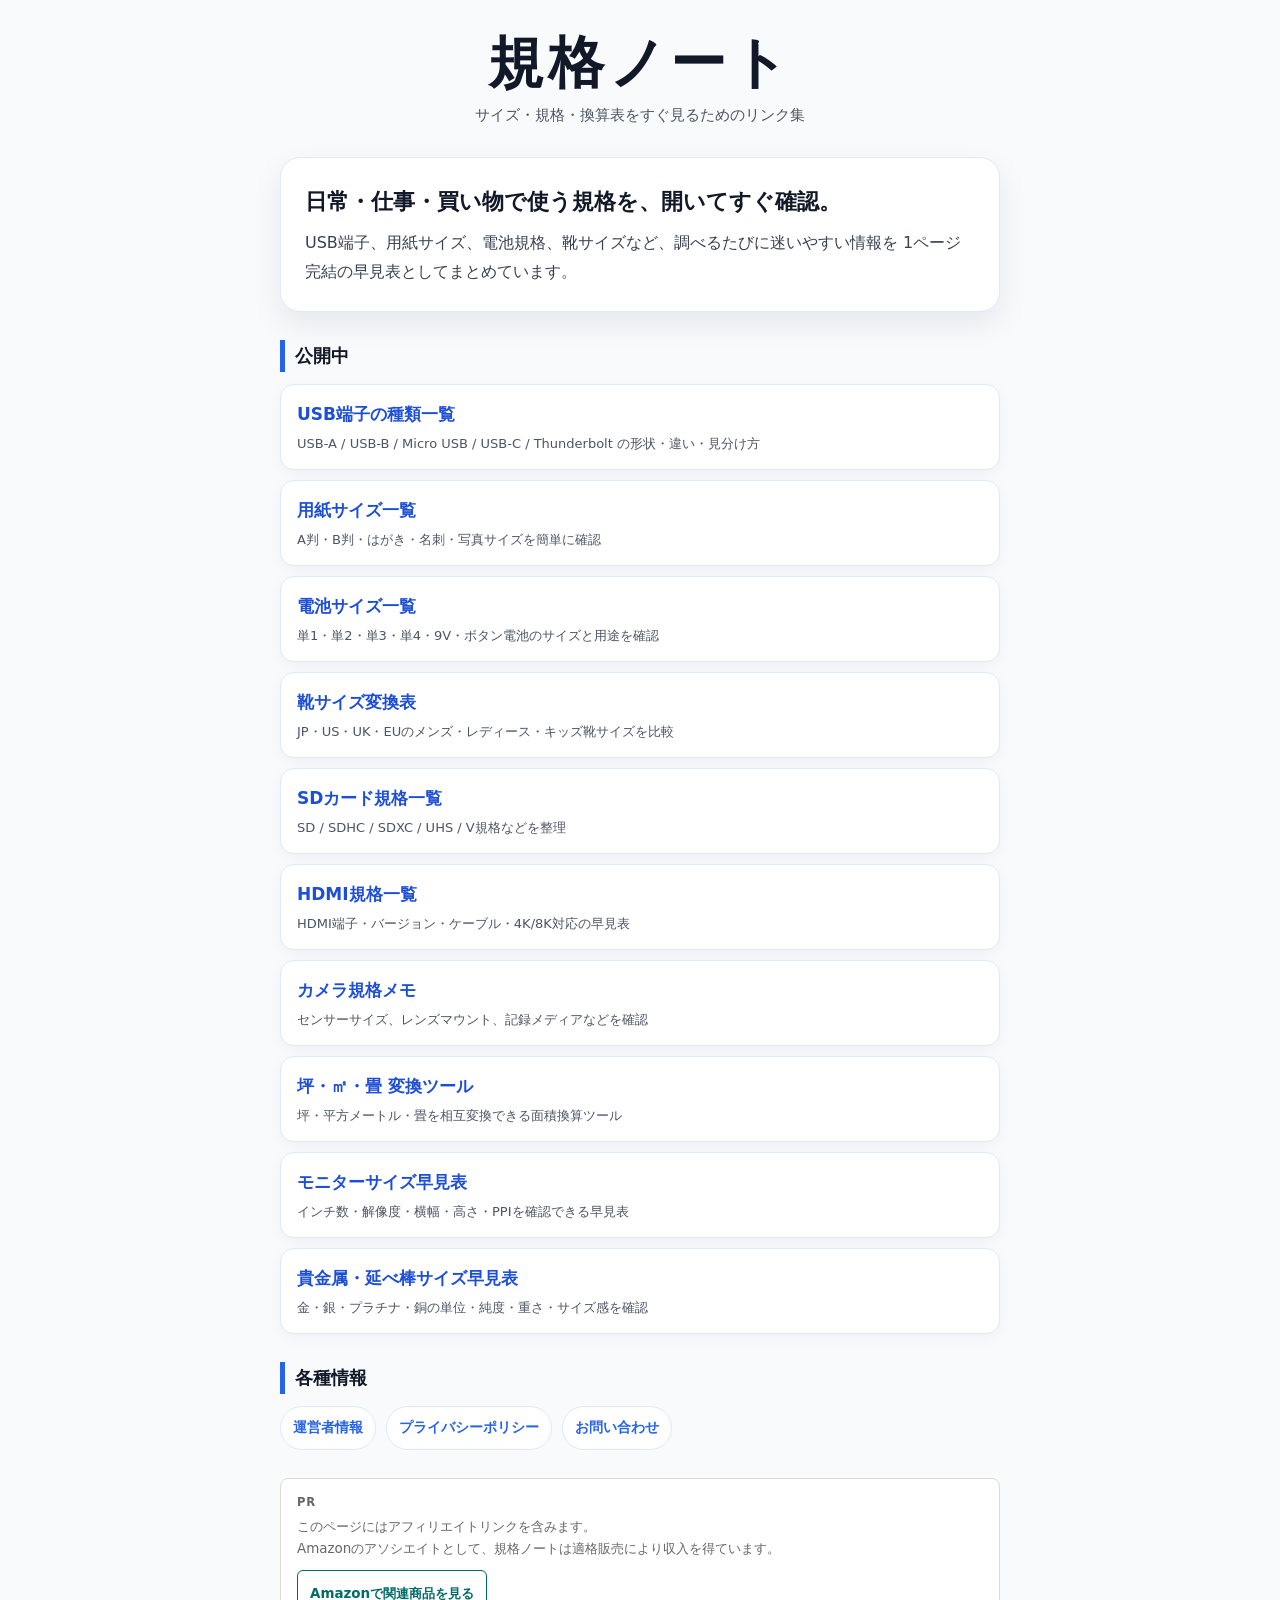
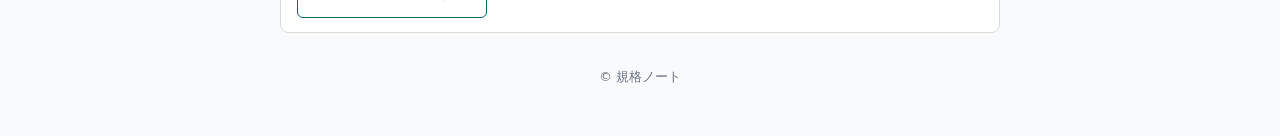
==== index.html @ 49f051c6 "Initial commit: merge all subdomains into single repo - profile → root (/) - area, battery, camera, " ====
<!doctype html>
<html lang="ja">
<head>
  <meta charset="UTF-8">
  <meta name="viewport" content="width=device-width, initial-scale=1.0">

  <title>規格ノート｜サイズ・規格・換算表リンク集</title>
  <meta name="description" content="規格ノートは、USB端子、用紙サイズ、電池規格、靴サイズなど、日常・仕事・買い物で使うサイズや規格をすぐ確認できる早見表リンク集です。">

  <meta name="google-adsense-account" content="ca-pub-8518063363319616">

  <!-- Google AdSense -->
  <script async src="https://pagead2.googlesyndication.com/pagead/js/adsbygoogle.js?client=ca-pub-8518063363319616"
    crossorigin="anonymous"></script>

  <!-- Google tag (gtag.js) -->
  <script async src="https://www.googletagmanager.com/gtag/js?id=G-C3M3YRW4B7"></script>
  <script>
    window.dataLayer = window.dataLayer || [];
    function gtag(){dataLayer.push(arguments);}
    gtag('js', new Date());
    gtag('config', 'G-C3M3YRW4B7');
  </script>

  <style>
    body {
      margin: 0;
      font-family: system-ui, -apple-system, BlinkMacSystemFont, "Segoe UI", sans-serif;
      color: #111827;
      background: #f8fafc;
      line-height: 1.8;
    }

    main {
      max-width: 720px;
      margin: 0 auto;
      padding: 32px 18px 48px;
    }

    header {
      text-align: center;
      margin-bottom: 28px;
    }

    h1 {
      margin: 0 0 8px;
      font-size: clamp(36px, 8vw, 56px);
      letter-spacing: 0.08em;
      line-height: 1.1;
    }

    .subtitle {
      margin: 0;
      color: #4b5563;
      font-size: 15px;
    }

    .profile-card {
      background: #ffffff;
      border: 1px solid #dbeafe;
      border-radius: 20px;
      padding: 24px;
      box-shadow: 0 12px 30px rgba(15, 23, 42, 0.08);
      margin-bottom: 24px;
    }

    .profile-title {
      margin: 0 0 8px;
      font-size: 22px;
      font-weight: 900;
    }

    .profile-text {
      margin: 0;
      color: #374151;
    }

    h2 {
      margin: 28px 0 12px;
      font-size: 18px;
      border-left: 5px solid #2563eb;
      padding-left: 10px;
    }

    .link-list {
      display: grid;
      gap: 10px;
    }

    .link-card {
      display: block;
      background: #ffffff;
      border: 1px solid #dbeafe;
      border-radius: 14px;
      padding: 14px 16px;
      color: #111827;
      text-decoration: none;
      box-shadow: 0 4px 14px rgba(15, 23, 42, 0.04);
      transition: transform 0.12s ease, box-shadow 0.12s ease, border-color 0.12s ease;
    }

    .link-card:hover {
      transform: translateY(-2px);
      box-shadow: 0 10px 24px rgba(15, 23, 42, 0.08);
      border-color: #2563eb;
      text-decoration: none;
    }

    .link-title {
      display: block;
      font-size: 17px;
      font-weight: 900;
      color: #1d4ed8;
    }

    .link-desc {
      display: block;
      margin-top: 2px;
      font-size: 13px;
      color: #4b5563;
    }

    .coming-soon {
      background: #ffffff;
      border: 1px dashed #cbd5e1;
      border-radius: 14px;
      padding: 14px 16px;
      color: #6b7280;
    }

    .coming-title {
      display: block;
      font-weight: 800;
      color: #374151;
    }

    .mini-links {
      display: flex;
      flex-wrap: wrap;
      gap: 10px;
      margin-top: 12px;
    }

    .mini-links a {
      display: inline-block;
      padding: 8px 12px;
      border: 1px solid #dbeafe;
      border-radius: 999px;
      background: #ffffff;
      color: #2563eb;
      font-size: 14px;
      font-weight: 700;
      text-decoration: none;
    }

    .mini-links a:hover {
      border-color: #2563eb;
      background: #eff6ff;
    }

    footer {
      margin-top: 32px;
      text-align: center;
      color: #6b7280;
      font-size: 13px;
    }

    @media (max-width: 520px) {
      main {
        padding-top: 24px;
      }

      .profile-card {
        padding: 20px;
      }
    }

.affiliate-footer {
  margin: 28px 0 18px;
  padding: 14px 16px;
  border: 1px solid var(--border, var(--line, #dedbd2));
  border-radius: 8px;
  background: var(--paper, #fff);
  color: var(--muted, #666);
  font-size: 0.84rem;
  line-height: 1.65;
}

.affiliate-label {
  margin: 0 0 4px;
  font-size: 0.72rem;
  font-weight: 700;
  letter-spacing: 0.08em;
  color: var(--muted, #666);
}

.affiliate-note {
  margin: 0 0 10px;
}

.amazon-button {
  display: inline-flex;
  align-items: center;
  justify-content: center;
  min-height: 34px;
  padding: 6px 12px;
  border: 1px solid var(--accent, #006c67);
  border-radius: 6px;
  background: transparent;
  color: var(--accent-ink, var(--accent, #006c67));
  font-size: 0.84rem;
  font-weight: 700;
  text-decoration: none;
}

.amazon-button:hover,
.amazon-button:focus-visible {
  background: var(--soft, #f4f1ea);
  text-decoration: none;
}

@media (max-width: 640px) {
  .affiliate-footer {
    margin: 22px 0 14px;
    padding: 12px 14px;
  }

  .amazon-button {
    width: 100%;
  }
}
</style>
</head>

<body>
  <main>
    <header>
      <h1>規格ノート</h1>
      <p class="subtitle">サイズ・規格・換算表をすぐ見るためのリンク集</p>
    </header>

    <section class="profile-card">
      <p class="profile-title">日常・仕事・買い物で使う規格を、開いてすぐ確認。</p>
      <p class="profile-text">
        USB端子、用紙サイズ、電池規格、靴サイズなど、調べるたびに迷いやすい情報を
        1ページ完結の早見表としてまとめています。
      </p>
    </section>

<h2>公開中</h2>

<div class="link-list">
  <a class="link-card" href="/usb/">
    <span class="link-title">USB端子の種類一覧</span>
    <span class="link-desc">USB-A / USB-B / Micro USB / USB-C / Thunderbolt の形状・違い・見分け方</span>
  </a>

  <a class="link-card" href="/paper/">
    <span class="link-title">用紙サイズ一覧</span>
    <span class="link-desc">A判・B判・はがき・名刺・写真サイズを簡単に確認</span>
  </a>

  <a class="link-card" href="/battery/">
    <span class="link-title">電池サイズ一覧</span>
    <span class="link-desc">単1・単2・単3・単4・9V・ボタン電池のサイズと用途を確認</span>
  </a>

  <a class="link-card" href="/shoes/">
    <span class="link-title">靴サイズ変換表</span>
    <span class="link-desc">JP・US・UK・EUのメンズ・レディース・キッズ靴サイズを比較</span>
  </a>

  <a class="link-card" href="/sd/">
    <span class="link-title">SDカード規格一覧</span>
    <span class="link-desc">SD / SDHC / SDXC / UHS / V規格などを整理</span>
  </a>

  <a class="link-card" href="/hdmi/">
    <span class="link-title">HDMI規格一覧</span>
    <span class="link-desc">HDMI端子・バージョン・ケーブル・4K/8K対応の早見表</span>
  </a>

  <a class="link-card" href="/camera/">
    <span class="link-title">カメラ規格メモ</span>
    <span class="link-desc">センサーサイズ、レンズマウント、記録メディアなどを確認</span>
  </a>

  <a class="link-card" href="/area/">
    <span class="link-title">坪・㎡・畳 変換ツール</span>
    <span class="link-desc">坪・平方メートル・畳を相互変換できる面積換算ツール</span>
  </a>

  <a class="link-card" href="/monitor/">
    <span class="link-title">モニターサイズ早見表</span>
    <span class="link-desc">インチ数・解像度・横幅・高さ・PPIを確認できる早見表</span>
  </a>

  <a class="link-card" href="/metal/">
    <span class="link-title">貴金属・延べ棒サイズ早見表</span>
    <span class="link-desc">金・銀・プラチナ・銅の単位・純度・重さ・サイズ感を確認</span>
  </a>
</div>

    <h2>各種情報</h2>

    <div class="mini-links">
      <a href="/about/">運営者情報</a>
      <a href="/privacy/">プライバシーポリシー</a>
      <a href="/contact/">お問い合わせ</a>
    </div>

    <section class="affiliate-footer" aria-label="広告とAmazonアソシエイトについて">
      <p class="affiliate-label">PR</p>
      <p class="affiliate-note">このページにはアフィリエイトリンクを含みます。<br>Amazonのアソシエイトとして、規格ノートは適格販売により収入を得ています。</p>
      <a class="amazon-button" href="https://www.amazon.co.jp/s?k=関連商品&tag=YOUR_TRACKING_ID-22" target="_blank" rel="nofollow sponsored noopener">Amazonで関連商品を見る</a>
    </section>

    <footer>
      © 規格ノート
    </footer>
  </main>
</body>
</html>
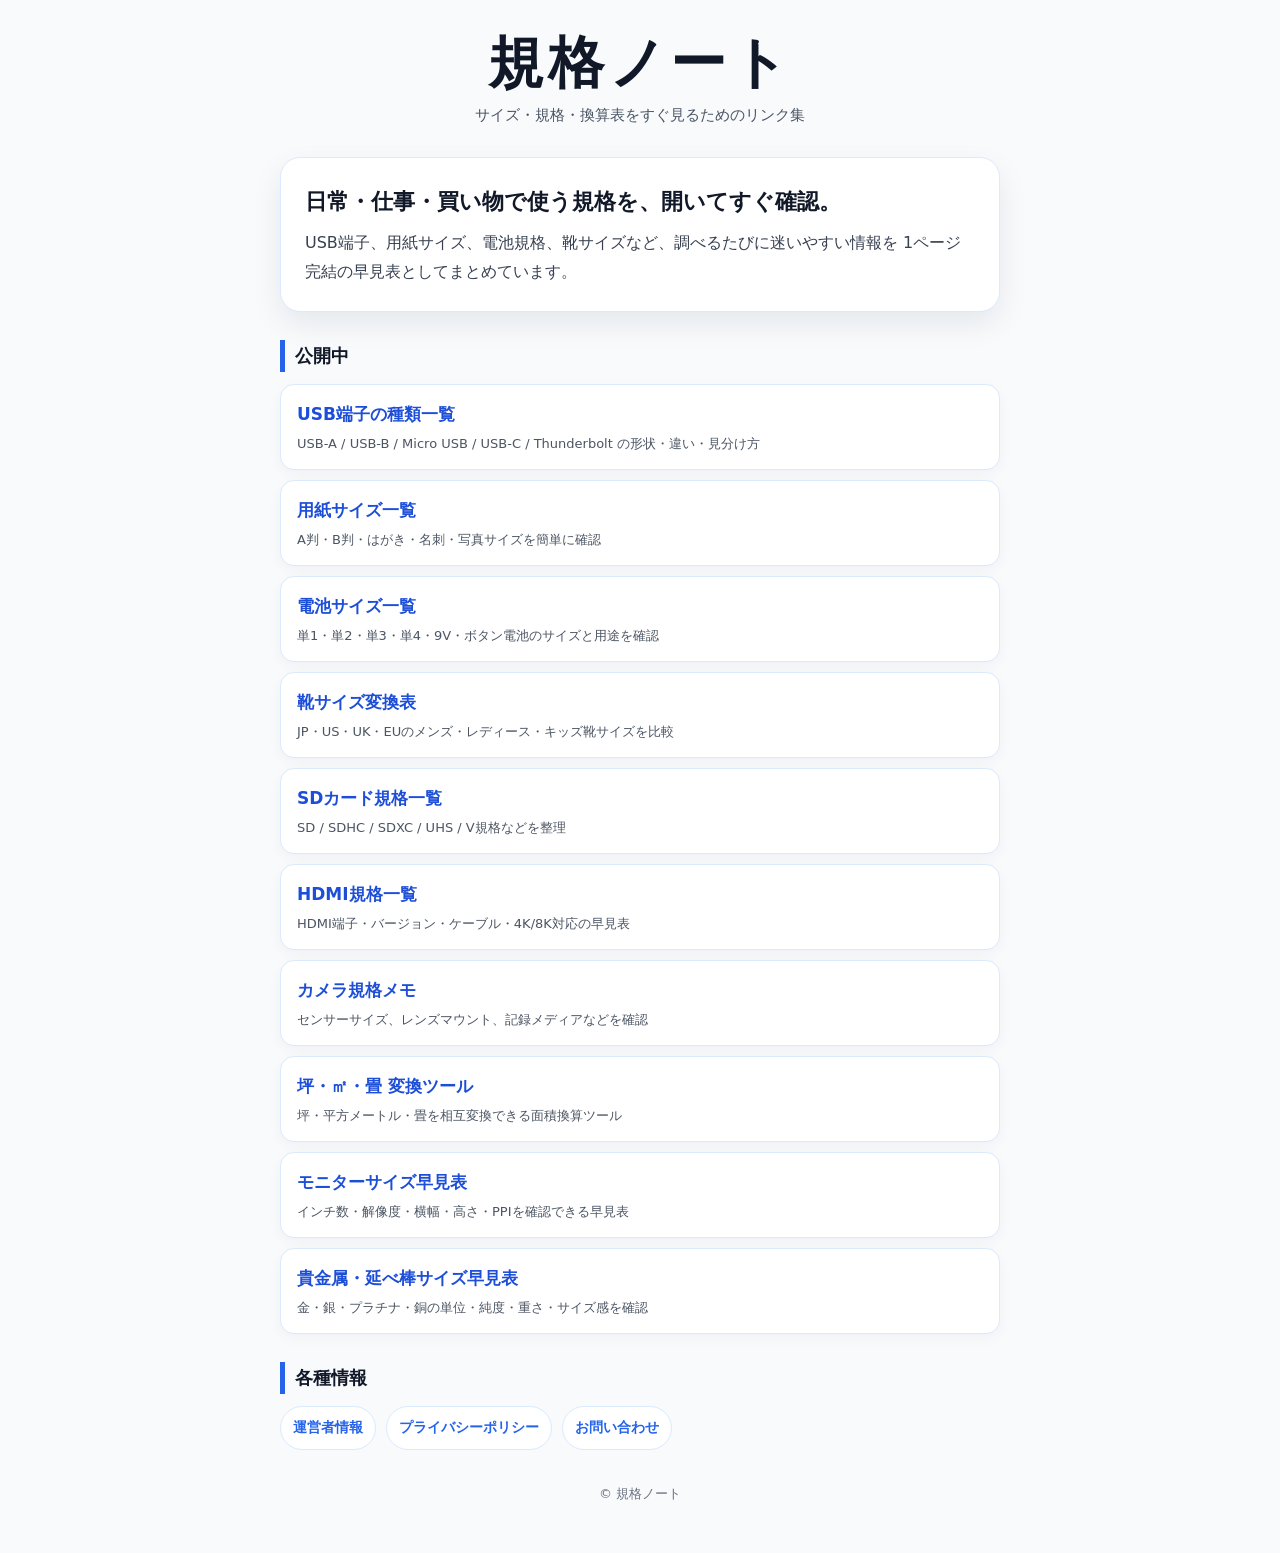
==== commit eddc1409: "AdSense審査対応: 規約整備・独自コンテンツ追加・sitemap修正 - 運営者情報/プライバシーポリシー/お問い合わせを整備(AdSense仕様: Google AdSense/Cookie/" ====
--- a/index.html
+++ b/index.html
@@ -309,12 +309,6 @@
       <a href="/contact/">お問い合わせ</a>
     </div>
 
-    <section class="affiliate-footer" aria-label="広告とAmazonアソシエイトについて">
-      <p class="affiliate-label">PR</p>
-      <p class="affiliate-note">このページにはアフィリエイトリンクを含みます。<br>Amazonのアソシエイトとして、規格ノートは適格販売により収入を得ています。</p>
-      <a class="amazon-button" href="https://www.amazon.co.jp/s?k=関連商品&tag=YOUR_TRACKING_ID-22" target="_blank" rel="nofollow sponsored noopener">Amazonで関連商品を見る</a>
-    </section>
-
     <footer>
       © 規格ノート
     </footer>
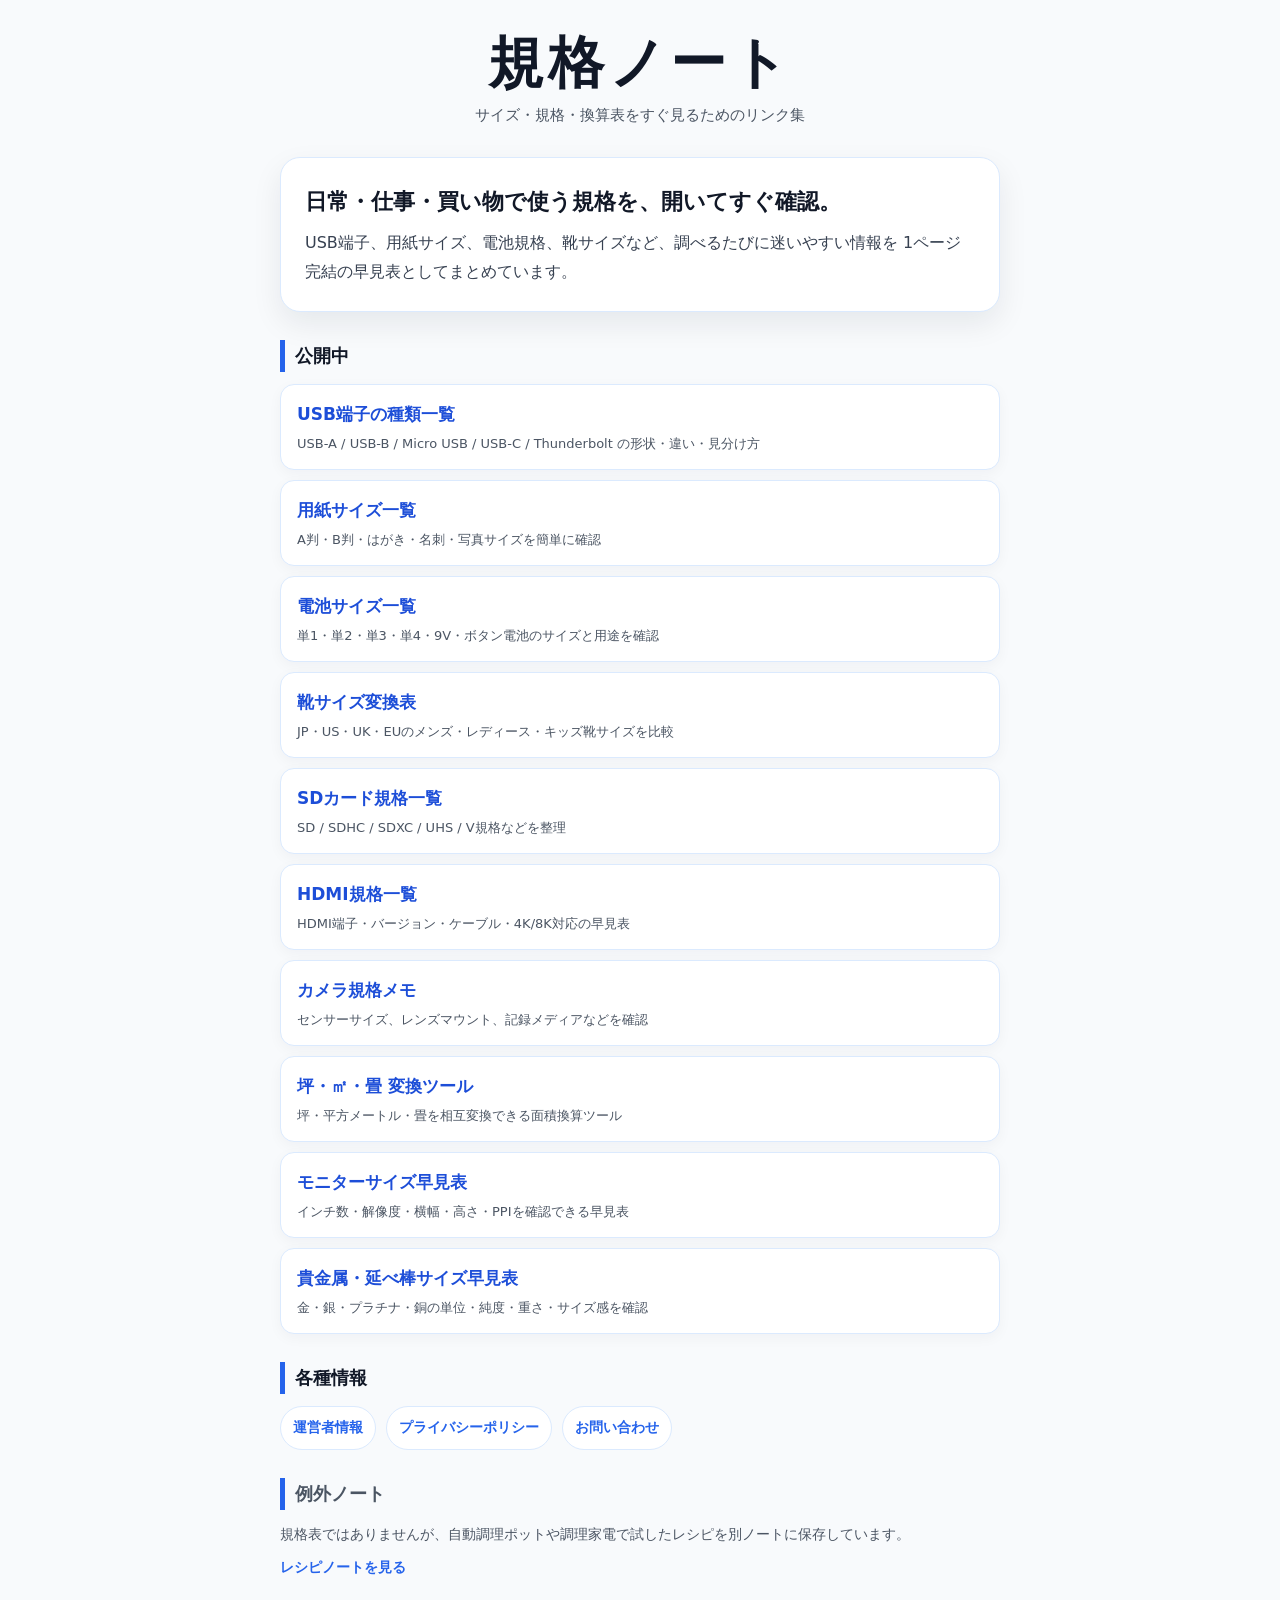
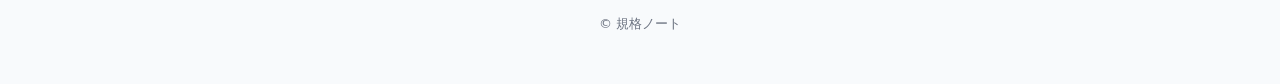
==== commit 74c542dc: "feat: add recipe note link" ====
--- a/index.html
+++ b/index.html
@@ -156,6 +156,26 @@
     .mini-links a:hover {
       border-color: #2563eb;
       background: #eff6ff;
+    }
+
+    .note-link {
+      margin-top: 28px;
+      font-size: 14px;
+      color: #4b5563;
+    }
+
+    .note-link p {
+      margin: 0 0 8px;
+    }
+
+    .note-link a {
+      color: #2563eb;
+      font-weight: 700;
+      text-decoration: none;
+    }
+
+    .note-link a:hover {
+      text-decoration: underline;
     }
 
     footer {
@@ -309,6 +329,12 @@
       <a href="/contact/">お問い合わせ</a>
     </div>
 
+    <section class="note-link">
+      <h2>例外ノート</h2>
+      <p>規格表ではありませんが、自動調理ポットや調理家電で試したレシピを別ノートに保存しています。</p>
+      <p><a href="https://recipe.kikaku-note.com/">レシピノートを見る</a></p>
+    </section>
+
     <footer>
       © 規格ノート
     </footer>
